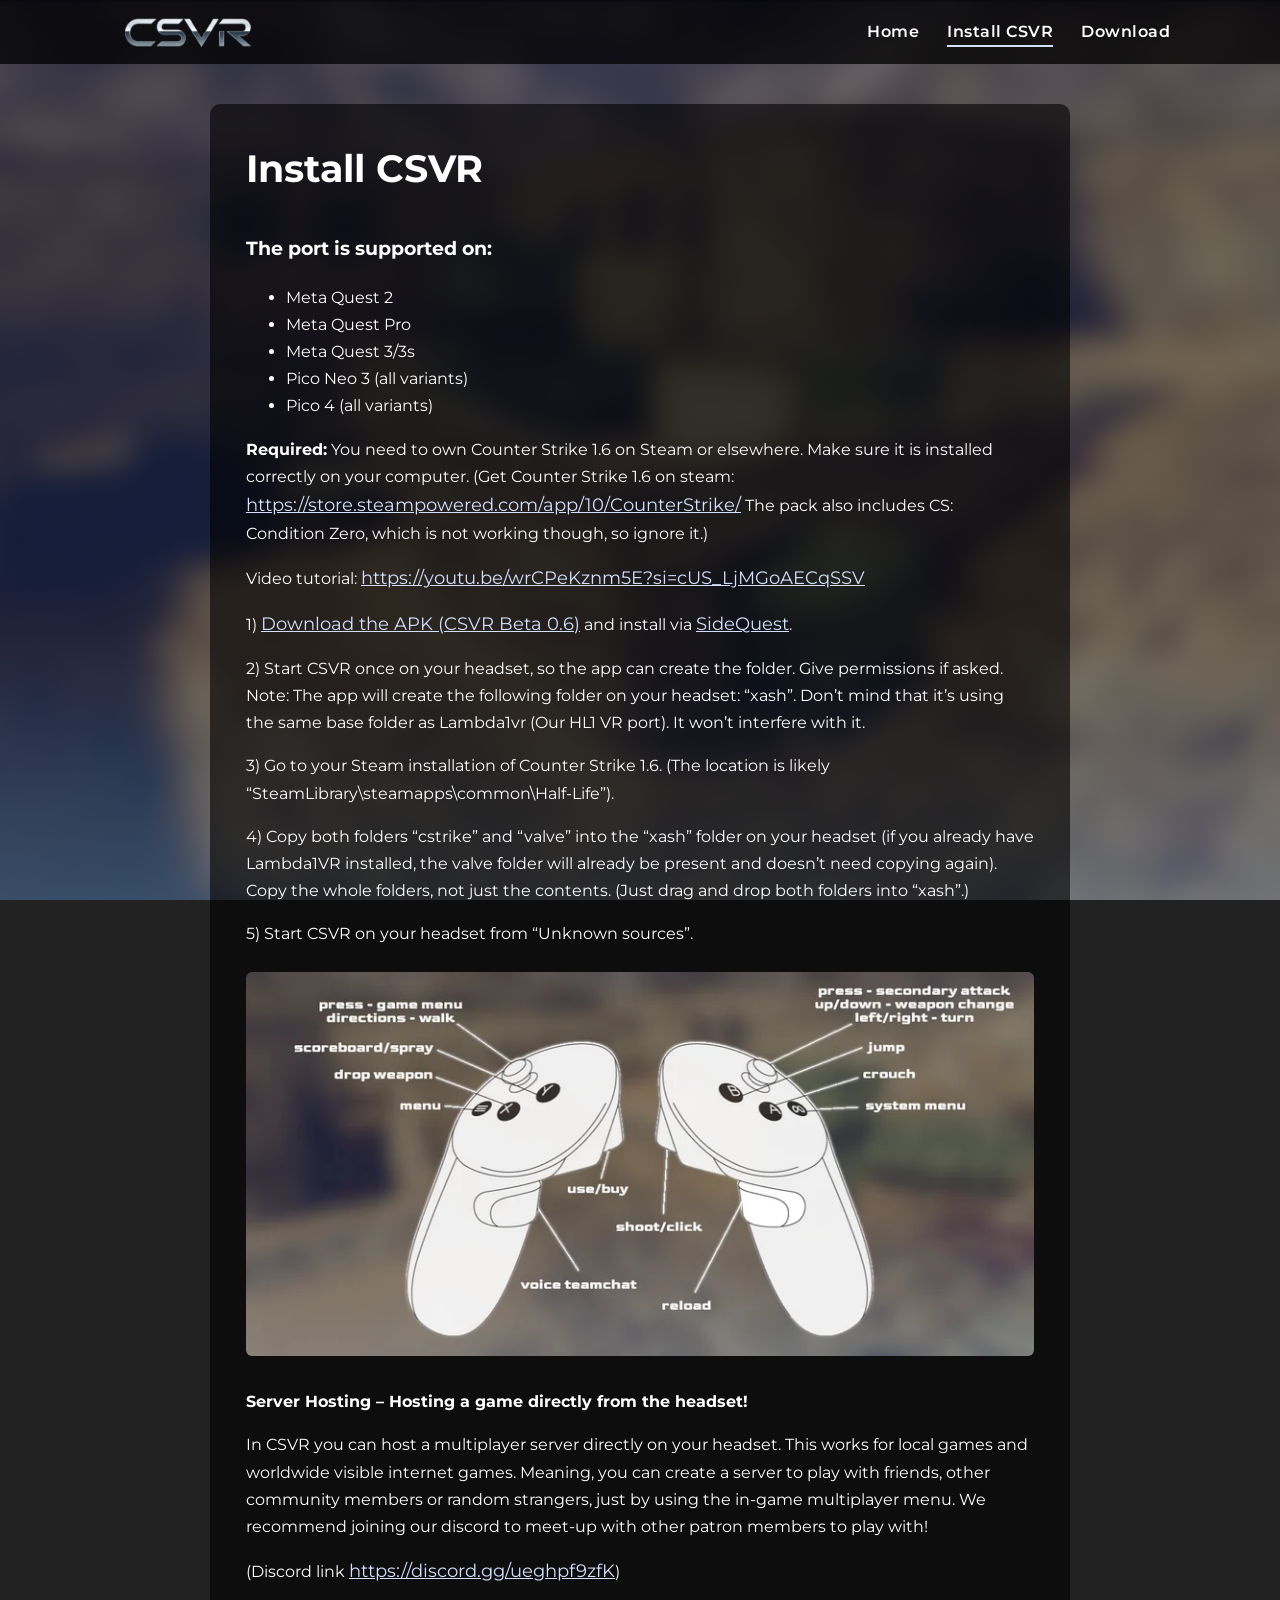
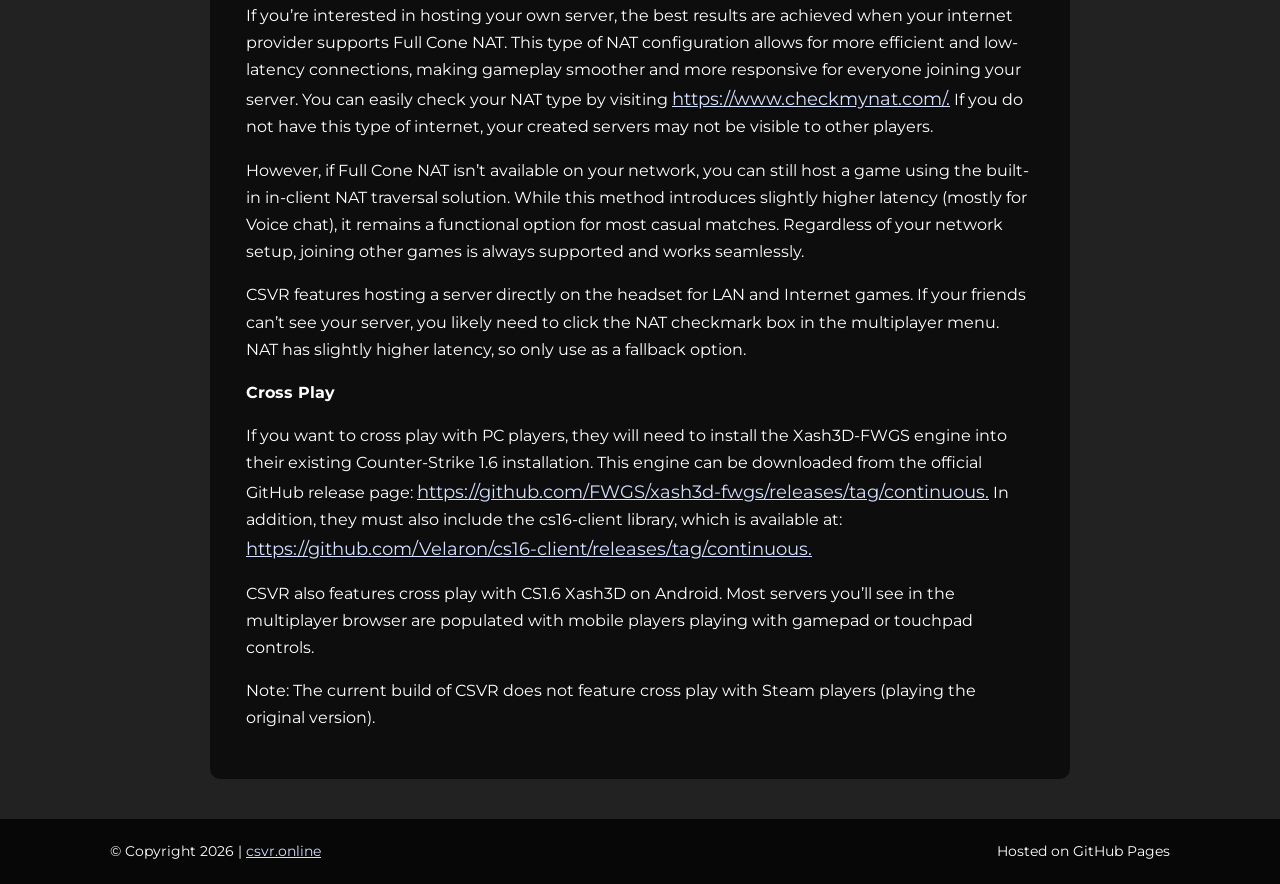
==== install-csvr/index.html @ 252f6a04 "Download: CSVR Beta 0.6 APK" ====
<!DOCTYPE html>
<html lang="en">
<head>
<meta charset="utf-8">
<meta name="viewport" content="width=device-width, initial-scale=1">
<title>Install CSVR – csvr.online</title>
<meta name="description" content="CSVR – the unofficial Counter Strike 1.6 VR port by Team Beef for Quest and Pico standalone headsets.">
<link rel="icon" href="../assets/favicon-32.webp" sizes="32x32">
<link rel="icon" href="../assets/icon-192.webp" sizes="192x192">
<link rel="apple-touch-icon" href="../assets/apple-touch-icon.webp">
<link rel="stylesheet" href="../assets/style.css">
<script src="../assets/main.js" defer></script>
</head>
<body id="top">
<a class="skip-link" href="#main-content">Skip to content</a>
<header class="header">
  <div class="header__inner">
    <a class="header__logo" href="../"><img src="../assets/logo.webp" alt="csvr.online" width="160" height="40"></a>
    <nav id="header-menu" class="header__menu"><ul><li><a href=".././">Home</a></li><li><a href="../install-csvr/" aria-current="page">Install CSVR</a></li><li><a href="../#download">Download</a></li></ul></nav>
    <button class="header__hamburger" aria-label="Menu" aria-controls="header-menu" aria-expanded="false"><span></span><span></span><span></span></button>
  </div>
</header>
<main id="main-content">
  <article class="article">
<h1>Install CSVR</h1>
<h3><strong>The port is supported on:</strong></h3>
<ul>
<li>Meta Quest 2</li>
<li>Meta Quest Pro</li>
<li>Meta Quest 3/3s</li>
<li>Pico Neo 3 (all variants)</li>
<li>Pico 4 (all variants)</li>
</ul>
<p><strong>Required:</strong> You need to own Counter Strike 1.6 on Steam or elsewhere. Make sure it is installed correctly on your computer. (Get Counter Strike 1.6 on steam: <a href="https://store.steampowered.com/app/10/CounterStrike/" target="_blank" rel="noreferrer noopener">https://store.steampowered.com/app/10/CounterStrike/</a> The pack also includes CS: Condition Zero, which is not working though, so ignore it.)</p>
<p>Video tutorial:&nbsp;<a href="https://youtu.be/wrCPeKznm5E?si=cUS_LjMGoAECqSSV" data-type="link" data-id="https://youtu.be/wrCPeKznm5E?si=cUS_LjMGoAECqSSV" target="_blank" rel="noreferrer noopener">https://youtu.be/wrCPeKznm5E?si=cUS_LjMGoAECqSSV</a></p>
<p>1) <a href="https://www.csvr.online/downloads/CSVR-Beta0.6.apk" download>Download the APK (CSVR Beta 0.6)</a> and install via <a href="https://sidequestvr.com/app/45868" target="_blank" rel="noreferrer noopener">SideQuest</a>.</p>
<p>2) Start CSVR once on your headset, so the app can create the folder. Give permissions if asked. Note: The app will create the following folder on your headset: “xash”. Don’t mind that it’s using the same base folder as Lambda1vr (Our HL1 VR port). It won’t interfere with it.</p>
<p>3) Go to your Steam installation of Counter Strike 1.6. (The location is likely “SteamLibrary\steamapps\common\Half-Life”).</p>
<p>4) Copy both folders “cstrike” and “valve” into the “xash” folder on your headset (if you already have Lambda1VR installed, the valve folder will already be present and doesn’t need copying again). Copy the whole folders, not just the contents. (Just drag and drop both folders into “xash”.)</p>
<p>5) Start CSVR on your headset from “Unknown sources”.</p>
<figure><img src="../assets/control_scheme.webp" alt="CSVR controller scheme" width="820" height="400" loading="lazy"></figure>
<p><strong>Server Hosting – Hosting a game directly from the headset!</strong></p>
<p>In CSVR you can host a multiplayer server directly on your headset. This works for local games and worldwide visible internet games. Meaning, you can create a server to play with friends, other community members or random strangers, just by using the in-game multiplayer menu. We recommend joining our discord to meet-up with other patron members to play with!</p>
<p>(Discord link <a href="https://discord.gg/ueghpf9zfK" target="_blank" rel="noreferrer noopener">https://discord.gg/ueghpf9zfK</a>)</p>
<p>If you’re interested in hosting your own server, the best results are achieved when your internet provider supports Full Cone NAT. This type of NAT configuration allows for more efficient and low-latency connections, making gameplay smoother and more responsive for everyone joining your server. You can easily check your NAT type by visiting <a href="https://www.checkmynat.com/" target="_blank" rel="noreferrer noopener">https://www.checkmynat.com/.</a> If you do not have this type of internet, your created servers may not be visible to other players.</p>
<p>However, if Full Cone NAT isn’t available on your network, you can still host a game using the built-in in-client NAT traversal solution. While this method introduces slightly higher latency (mostly for Voice chat), it remains a functional option for most casual matches. Regardless of your network setup, joining other games is always supported and works seamlessly.</p>
<p>CSVR features hosting a server directly on the headset for LAN and Internet games. If your friends can’t see your server, you likely need to click the NAT checkmark box in the multiplayer menu. NAT has slightly higher latency, so only use as a fallback option.</p>
<p><strong>Cross Play</strong></p>
<p>If you want to cross play with PC players, they will need to install the Xash3D-FWGS engine into their existing Counter-Strike 1.6 installation. This engine can be downloaded from the official GitHub release page: <a href="https://github.com/FWGS/xash3d-fwgs/releases/tag/continuous" target="_blank" rel="noreferrer noopener">https://github.com/FWGS/xash3d-fwgs/releases/tag/continuous.</a> In addition, they must also include the cs16-client library, which is available at: <a href="https://github.com/Velaron/cs16-client/releases/tag/continuous" target="_blank" rel="noreferrer noopener">https://github.com/Velaron/cs16-client/releases/tag/continuous.</a></p>
<p>CSVR also features cross play with CS1.6 Xash3D on Android. Most servers you’ll see in the multiplayer browser are populated with mobile players playing with gamepad or touchpad controls.</p>
<p>Note: The current build of CSVR does not feature cross play with Steam players (playing the original version).</p>
  </article>
</main>
<footer class="footer">
  <div class="footer__inner">
    <p>© Copyright 2026 | <a href="../">csvr.online</a></p>
    <p>Hosted on GitHub Pages</p>
  </div>
</footer>
<a class="scroll-top" href="#top" aria-label="Scroll to top">&#8679;</a>
</body>
</html>
---- assets/style.css ----
@import url("https://fonts.googleapis.com/css2?family=Montserrat:wght@400;600;700&display=swap");

*, *::before, *::after { box-sizing: border-box; }

html { scroll-behavior: smooth; }

body {
  margin: 0;
  font-family: Montserrat, sans-serif;
  font-size: 16px;
  line-height: 1.7;
  color: #fff;
  background: #222 url("background.png") center top / cover fixed no-repeat;
  min-height: 100vh;
  display: flex;
  flex-direction: column;
}

a { color: #d3e0ff; }
a:hover { color: #fff; }

.skip-link { position: absolute; left: -9999px; }
.skip-link:focus { left: 1rem; top: 1rem; background: #000; padding: .5rem 1rem; z-index: 100; }

/* Header */
.header {
  position: sticky; top: 0; z-index: 50;
  background: rgba(0, 0, 0, .75);
  backdrop-filter: blur(6px);
}
.header__inner {
  max-width: 1100px; margin: 0 auto; padding: .75rem 1.25rem;
  display: flex; align-items: center; justify-content: space-between;
}
.header__logo img { height: 40px; width: auto; display: block; }
.header__menu ul { list-style: none; display: flex; gap: 1.75rem; margin: 0; padding: 0; }
.header__menu a {
  color: #fff; text-decoration: none; font-weight: 600; letter-spacing: .03em;
  padding-bottom: 4px; border-bottom: 2px solid transparent;
}
.header__menu a:hover, .header__menu a[aria-current="page"] { border-bottom-color: #d3e0ff; }

.header__hamburger {
  display: none; background: none; border: 0; cursor: pointer; padding: 6px;
}
.header__hamburger span { display: block; width: 26px; height: 3px; margin: 5px 0; background: #fff; border-radius: 2px; }

@media (max-width: 700px) {
  .header__hamburger { display: block; }
  .header__menu { display: none; position: absolute; top: 100%; left: 0; right: 0; background: rgba(0,0,0,.92); }
  .header__menu.open { display: block; }
  .header__menu ul { flex-direction: column; gap: 0; padding: .5rem 1.25rem 1rem; }
  .header__menu li { padding: .6rem 0; }
}

/* Content */
main {
  flex: 1;
  width: 100%; max-width: 900px; margin: 2.5rem auto; padding: 0 1.25rem;
}
.article {
  background: rgba(0, 0, 0, .6);
  border-radius: 10px;
  padding: 2rem 2.25rem;
  animation: fadeUp .6s ease-out both;
}
.article h1 { font-size: 2.4rem; margin-top: 0; }
.article h2 { font-size: 2rem; line-height: 1.3; }
.article h2:first-child { margin-top: 0; }
.article p a, .article li a { font-size: 1.1em; word-break: break-word; }
.article img { max-width: 100%; height: auto; border-radius: 6px; }
.article figure { margin: 1.5rem 0; }

.video {
  position: relative; width: 100%; aspect-ratio: 16 / 9; margin: 1.5rem 0;
}
.video iframe { position: absolute; inset: 0; width: 100%; height: 100%; border: 0; border-radius: 6px; }

@media (max-width: 600px) {
  .article { padding: 1.25rem; }
  .article h1 { font-size: 1.8rem; }
  .article h2 { font-size: 1.5rem; }
}

/* Footer */
.footer {
  background: rgba(0, 0, 0, .8);
  font-size: .9rem;
}
.footer__inner {
  max-width: 1100px; margin: 0 auto; padding: 1.25rem;
  display: flex; flex-wrap: wrap; justify-content: space-between; gap: .5rem;
}
.footer p { margin: 0; }

.scroll-top {
  position: fixed; right: 1.25rem; bottom: 1.25rem;
  width: 44px; height: 44px; border-radius: 50%;
  background: rgba(0,0,0,.7); color: #fff; text-decoration: none;
  display: flex; align-items: center; justify-content: center;
  font-size: 1.3rem; opacity: 0; pointer-events: none; transition: opacity .3s;
}
.scroll-top.show { opacity: 1; pointer-events: auto; }

@keyframes fadeUp { from { opacity: 0; transform: translateY(20px); } to { opacity: 1; transform: none; } }

/* Download section */
.download {
  margin: 2rem 0; padding: 1.5rem 1.75rem;
  border: 1px solid rgba(211, 224, 255, .35); border-radius: 10px;
  background: rgba(211, 224, 255, .06);
}
.download h2 { margin-top: 0; }
.btn {
  display: inline-block; padding: .8rem 1.5rem; border-radius: 6px;
  background: #d3e0ff; color: #111 !important; font-weight: 700; text-decoration: none;
  transition: transform .15s, background .15s;
}
.btn:hover { background: #fff; transform: translateY(-2px); }
.small { font-size: .9rem; opacity: .85; }
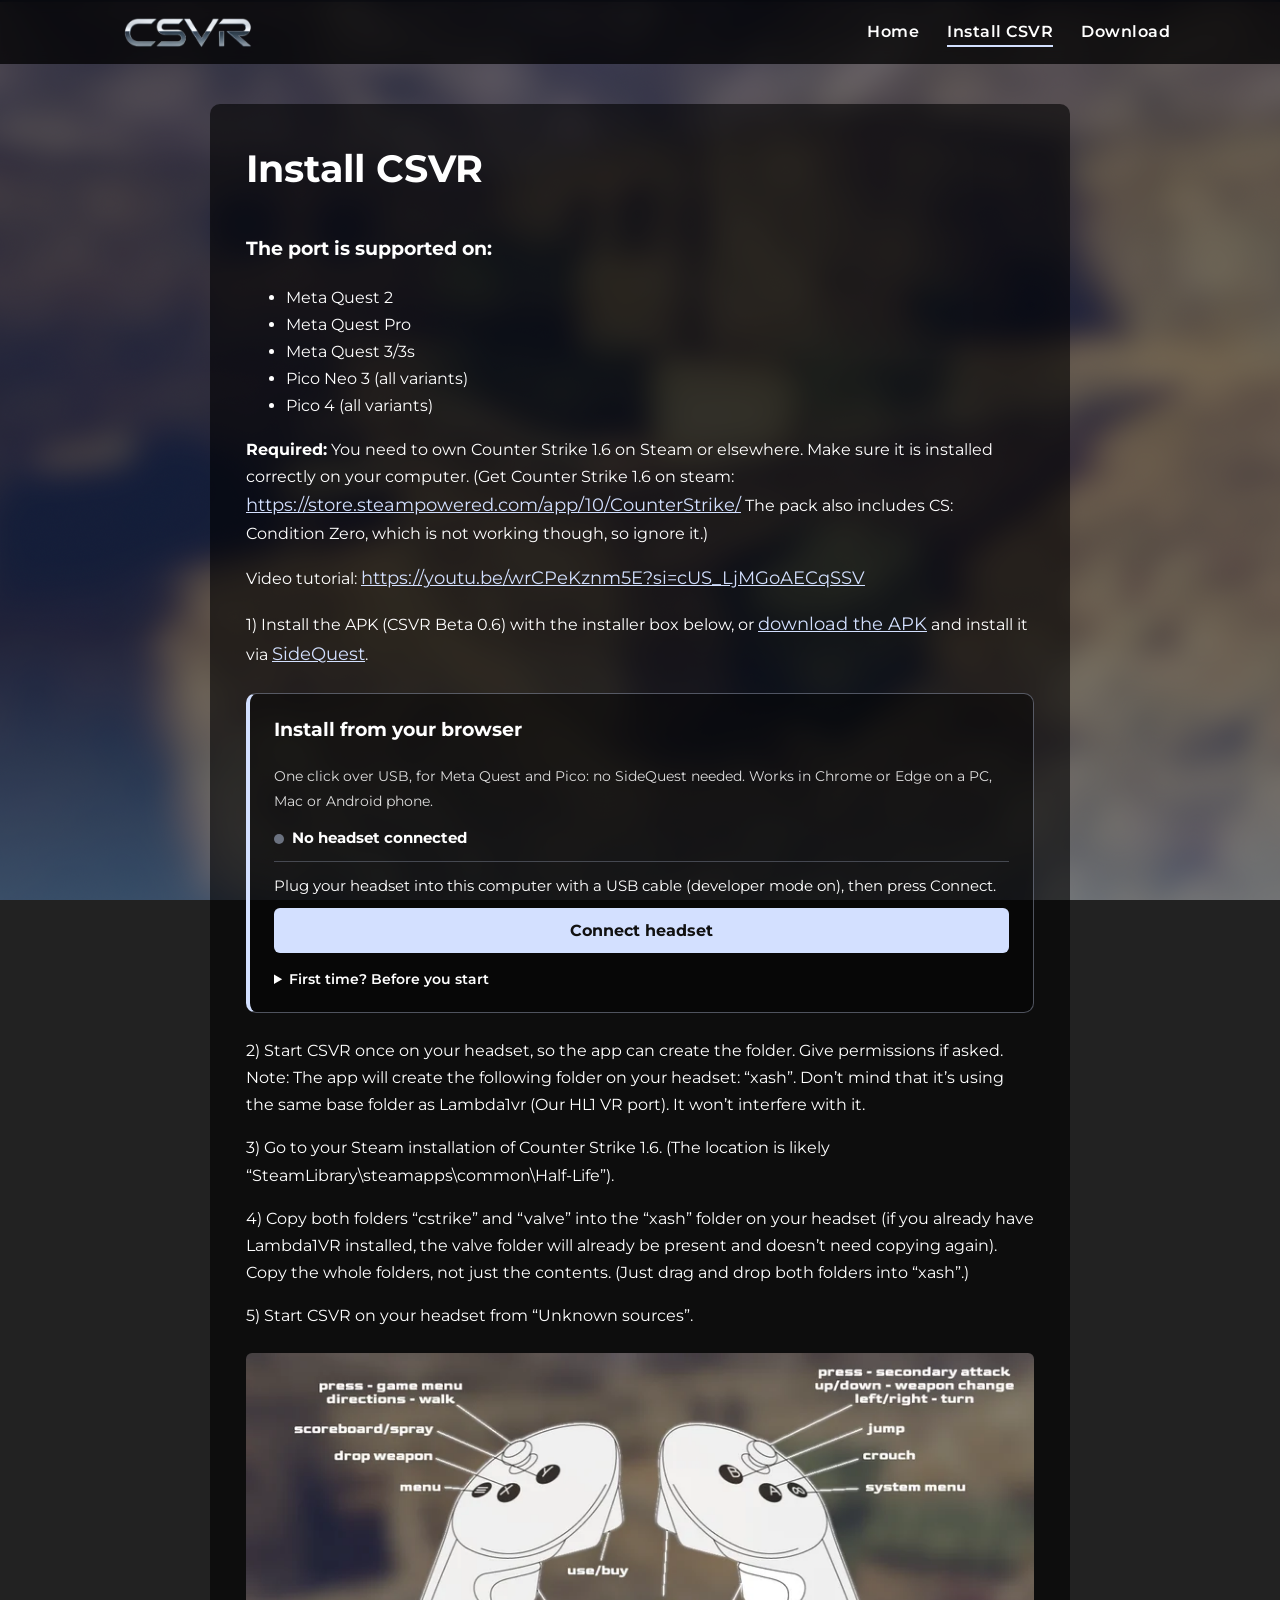
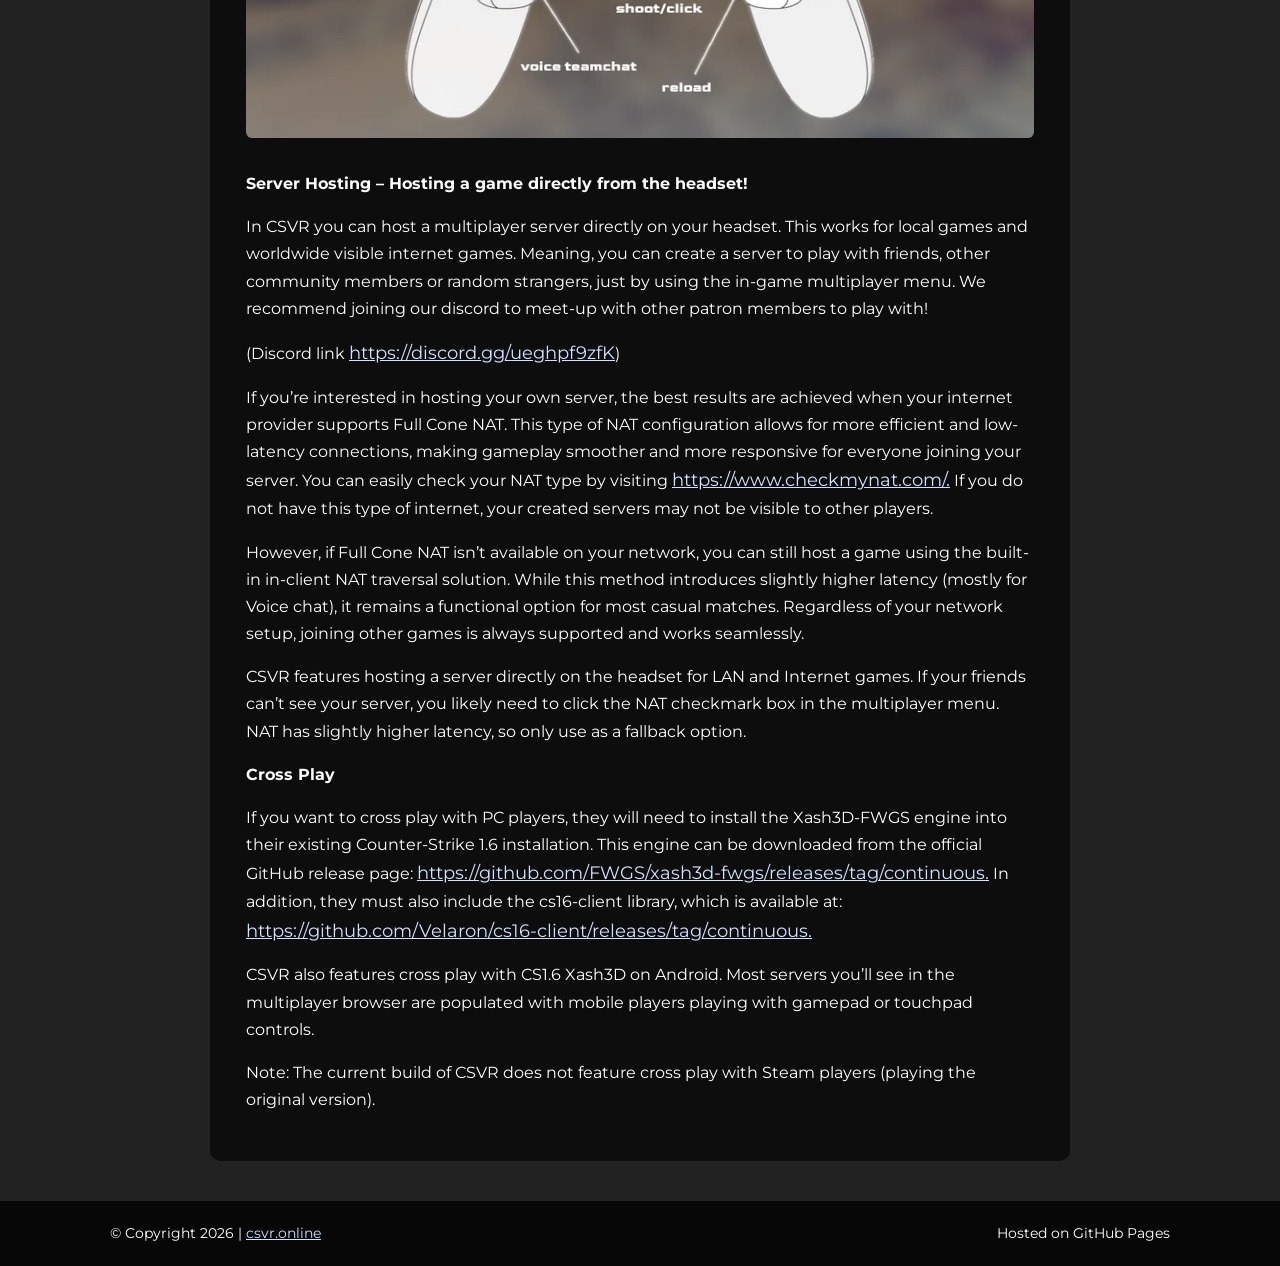
==== commit 5478ccd3: "Add browser installer box (one-click USB install for Quest and Pico)" ====
--- a/install-csvr/index.html
+++ b/install-csvr/index.html
@@ -33,7 +33,23 @@
 </ul>
 <p><strong>Required:</strong> You need to own Counter Strike 1.6 on Steam or elsewhere. Make sure it is installed correctly on your computer. (Get Counter Strike 1.6 on steam: <a href="https://store.steampowered.com/app/10/CounterStrike/" target="_blank" rel="noreferrer noopener">https://store.steampowered.com/app/10/CounterStrike/</a> The pack also includes CS: Condition Zero, which is not working though, so ignore it.)</p>
 <p>Video tutorial:&nbsp;<a href="https://youtu.be/wrCPeKznm5E?si=cUS_LjMGoAECqSSV" data-type="link" data-id="https://youtu.be/wrCPeKznm5E?si=cUS_LjMGoAECqSSV" target="_blank" rel="noreferrer noopener">https://youtu.be/wrCPeKznm5E?si=cUS_LjMGoAECqSSV</a></p>
-<p>1) <a href="https://www.csvr.online/downloads/CSVR-Beta0.6.apk" download>Download the APK (CSVR Beta 0.6)</a> and install via <a href="https://sidequestvr.com/app/45868" target="_blank" rel="noreferrer noopener">SideQuest</a>.</p>
+<p>1) Install the APK (CSVR Beta 0.6) with the installer box below, or <a href="https://github.com/SgtBilko76/csvr-site/releases/download/beta-0.6/CSVR-Beta0.6.apk" download>download the APK</a> and install it via <a href="https://sidequestvr.com/app/45868" target="_blank" rel="noreferrer noopener">SideQuest</a>.</p>
+<div class="install-card" id="install">
+<h3>Install from your browser</h3>
+<p class="inst-small">One click over USB, for Meta Quest and Pico: no SideQuest needed. Works in Chrome or Edge on a PC, Mac or Android phone.</p>
+<div class="installer" data-config="{&quot;relay&quot;: &quot;https://portroyale-apk-relay.portroyale.workers.dev&quot;, &quot;game&quot;: &quot;CSVR&quot;, &quot;assets&quot;: [{&quot;name&quot;: &quot;CSVR-Beta0.6.apk&quot;, &quot;url&quot;: &quot;https://github.com/SgtBilko76/csvr-site/releases/download/beta-0.6/CSVR-Beta0.6.apk&quot;, &quot;size&quot;: 73839883}]}"><p class="inst-msg">The installer needs JavaScript. Use the download button instead.</p></div>
+<details class="inst-help">
+<summary>First time? Before you start</summary>
+<ol>
+<li>Turn on developer mode. <strong>Quest:</strong> Meta Horizon app on your phone → Devices → your headset → Headset settings → Developer mode. <strong>Pico:</strong> Settings → General → About → tap <em>Software version</em> 7 times, then Settings → Developer → turn on USB debugging.</li>
+<li>Connect the headset to this computer with a USB cable that carries data (not a charge-only cable).</li>
+<li>Close SideQuest and Meta Quest Developer Hub. If you use adb, run <code>adb kill-server</code> first: only one program can talk to the headset at a time.</li>
+<li>Windows: if the headset doesn't show up in the list, install the <a href="https://developers.meta.com/horizon/downloads/package/oculus-adb-drivers/" target="_blank" rel="noreferrer noopener">Meta Quest ADB driver</a>.</li>
+<li>After pressing Connect, put on the headset and allow USB debugging for this computer.</li>
+</ol>
+</details>
+</div>
+<script type="module" src="../assets/installer.js"></script>
 <p>2) Start CSVR once on your headset, so the app can create the folder. Give permissions if asked. Note: The app will create the following folder on your headset: “xash”. Don’t mind that it’s using the same base folder as Lambda1vr (Our HL1 VR port). It won’t interfere with it.</p>
 <p>3) Go to your Steam installation of Counter Strike 1.6. (The location is likely “SteamLibrary\steamapps\common\Half-Life”).</p>
 <p>4) Copy both folders “cstrike” and “valve” into the “xash” folder on your headset (if you already have Lambda1VR installed, the valve folder will already be present and doesn’t need copying again). Copy the whole folders, not just the contents. (Just drag and drop both folders into “xash”.)</p>
--- a/assets/style.css
+++ b/assets/style.css
@@ -118,3 +118,29 @@
 }
 .btn:hover { background: #fff; transform: translateY(-2px); }
 .small { font-size: .9rem; opacity: .85; }
+
+/* Browser installer (assets/installer.js, shared with portroyale.online) */
+.install-card { margin: 1.5rem 0; padding: 1.25rem 1.5rem; border: 1px solid rgba(211, 224, 255, .35); border-left: 4px solid #d3e0ff; border-radius: 10px; background: rgba(0, 0, 0, .45); }
+.install-card h3 { margin-top: 0; }
+.inst-small { font-size: .9rem; opacity: .85; margin: 0 0 .8rem; }
+.inst-status { display: flex; align-items: center; gap: .55em; font-weight: 700; font-size: .92rem; padding-bottom: .6rem; margin-bottom: .75rem; border-bottom: 1px solid rgba(211, 224, 255, .25); }
+.inst-dot { width: 10px; height: 10px; border-radius: 50%; background: #6b7280; flex: none; }
+.inst-dot.on { background: #34d399; box-shadow: 0 0 8px #34d399; }
+.inst-body { display: flex; flex-direction: column; gap: .6rem; }
+.inst-body [hidden] { display: none !important; }
+.inst-body .btn { font-family: inherit; font-size: 1rem; border: 0; cursor: pointer; text-align: center; }
+.inst-body .btn-block { display: block; width: 100%; }
+.inst-body .btn-ghost { background: transparent; color: #d3e0ff !important; border: 2px solid #d3e0ff; padding: .45rem 1rem; align-self: flex-start; }
+.inst-body .btn:disabled { opacity: .55; cursor: progress; transform: none; }
+.inst-msg { margin: 0; font-size: .92rem; }
+.inst-ok { color: #6ee7b7; }
+.inst-warn { color: #fbbf24; }
+.inst-err { color: #fca5a5; }
+.inst-bar { height: 8px; background: rgba(255, 255, 255, .12); border-radius: 999px; overflow: hidden; }
+.inst-bar-fill { height: 100%; width: 0; background: #d3e0ff; transition: width .2s; }
+.inst-row { display: flex; align-items: center; gap: .6rem; font-size: .9rem; font-weight: 600; }
+.inst-select { flex: 1; min-width: 0; font: inherit; padding: .4rem; }
+.inst-link { background: none; border: 0; padding: 0; color: #d3e0ff; font: inherit; cursor: pointer; text-decoration: underline; }
+.inst-help { margin-top: .9rem; font-size: .9rem; }
+.inst-help summary { cursor: pointer; font-weight: 600; }
+.inst-help ol { padding-left: 1.3em; margin: .5rem 0 0; }
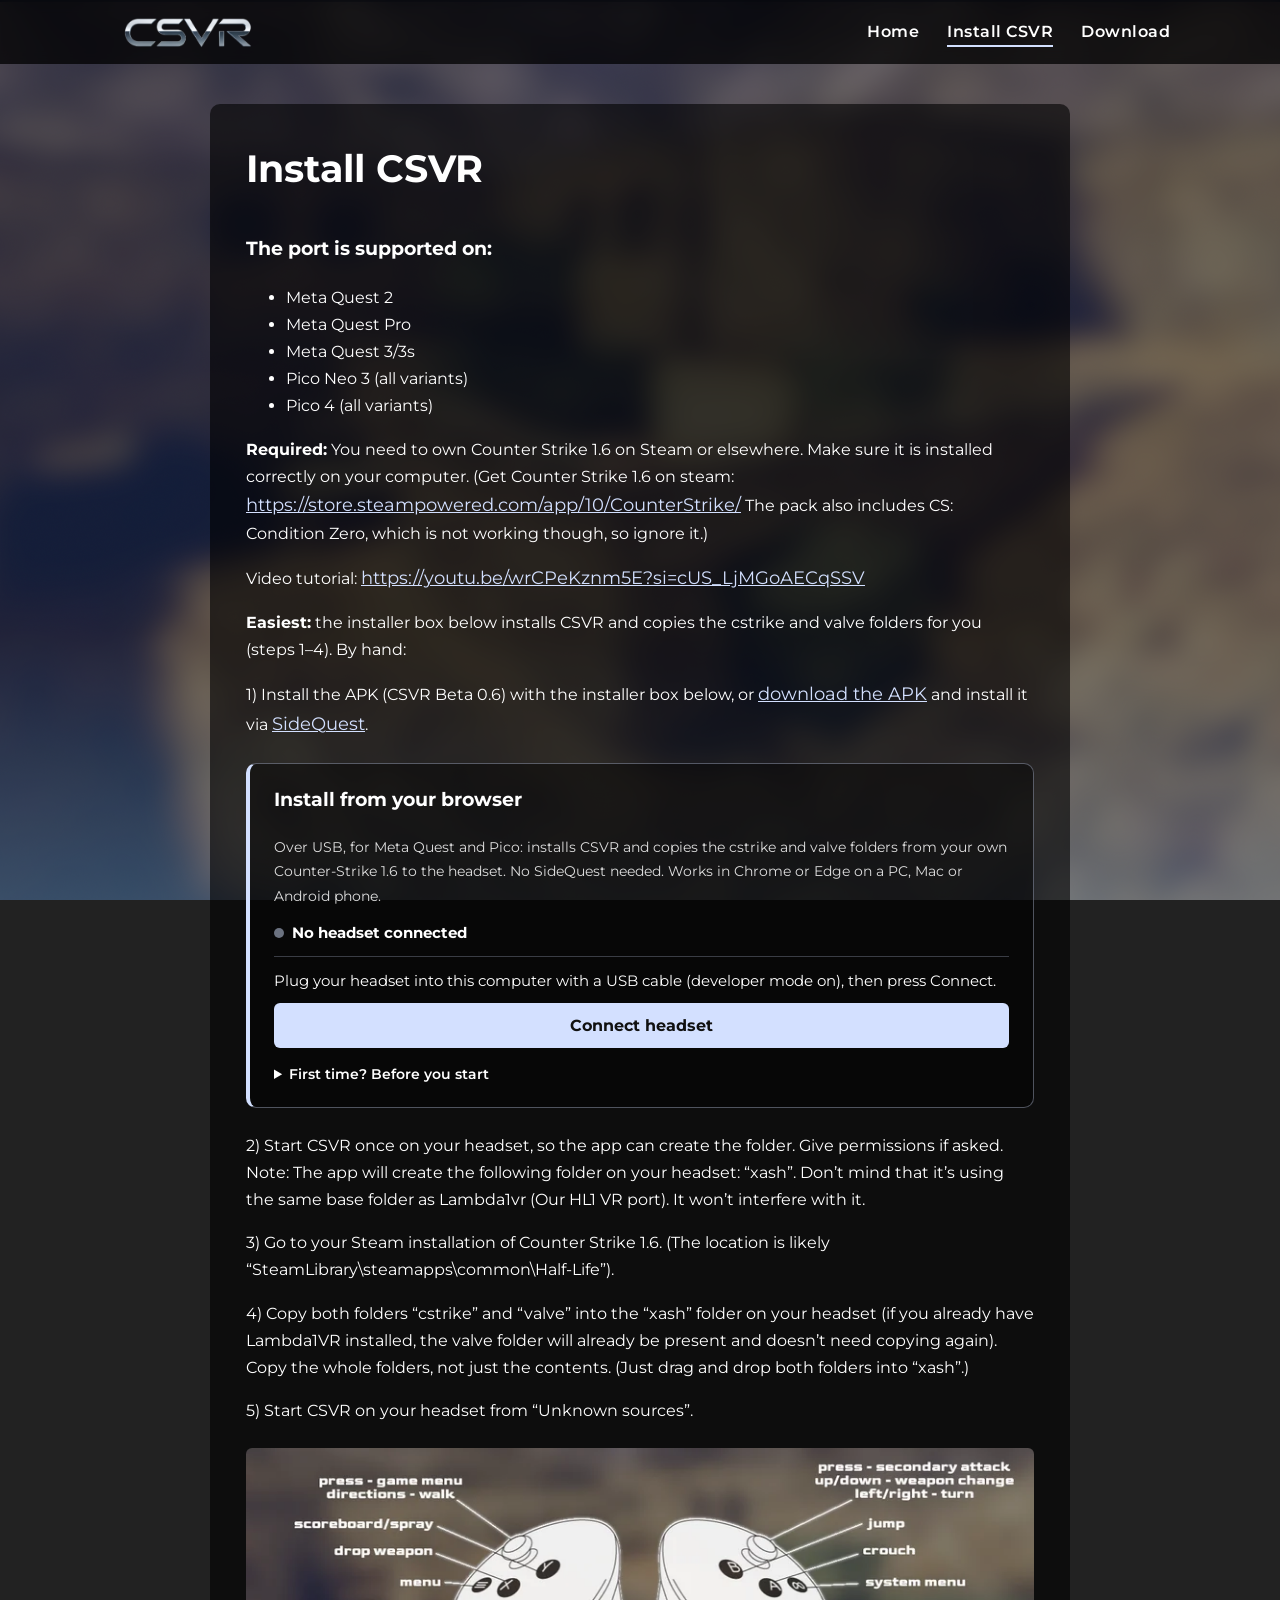
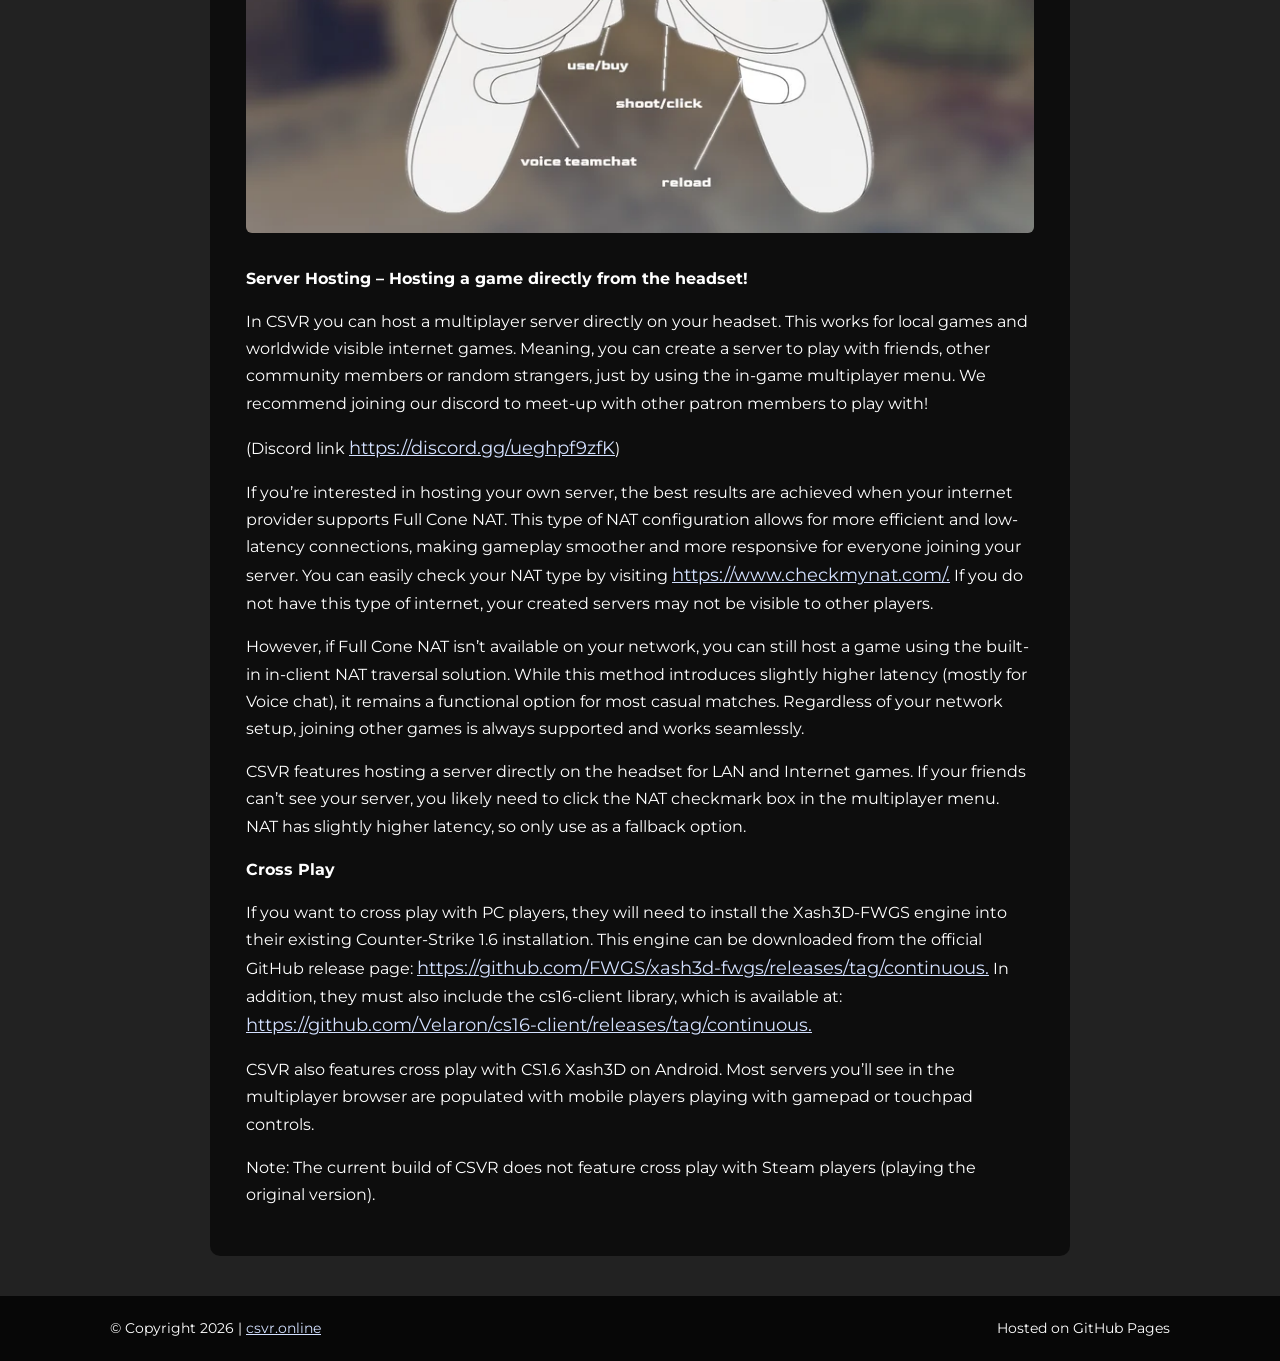
==== commit 9acd7fda: "Installer: copy cstrike and valve game folders to the headset" ====
--- a/install-csvr/index.html
+++ b/install-csvr/index.html
@@ -33,11 +33,12 @@
 </ul>
 <p><strong>Required:</strong> You need to own Counter Strike 1.6 on Steam or elsewhere. Make sure it is installed correctly on your computer. (Get Counter Strike 1.6 on steam: <a href="https://store.steampowered.com/app/10/CounterStrike/" target="_blank" rel="noreferrer noopener">https://store.steampowered.com/app/10/CounterStrike/</a> The pack also includes CS: Condition Zero, which is not working though, so ignore it.)</p>
 <p>Video tutorial:&nbsp;<a href="https://youtu.be/wrCPeKznm5E?si=cUS_LjMGoAECqSSV" data-type="link" data-id="https://youtu.be/wrCPeKznm5E?si=cUS_LjMGoAECqSSV" target="_blank" rel="noreferrer noopener">https://youtu.be/wrCPeKznm5E?si=cUS_LjMGoAECqSSV</a></p>
+<p><strong>Easiest:</strong> the installer box below installs CSVR and copies the cstrike and valve folders for you (steps 1–4). By hand:</p>
 <p>1) Install the APK (CSVR Beta 0.6) with the installer box below, or <a href="https://github.com/SgtBilko76/csvr-site/releases/download/beta-0.6/CSVR-Beta0.6.apk" download>download the APK</a> and install it via <a href="https://sidequestvr.com/app/45868" target="_blank" rel="noreferrer noopener">SideQuest</a>.</p>
 <div class="install-card" id="install">
 <h3>Install from your browser</h3>
-<p class="inst-small">One click over USB, for Meta Quest and Pico: no SideQuest needed. Works in Chrome or Edge on a PC, Mac or Android phone.</p>
-<div class="installer" data-config="{&quot;relay&quot;: &quot;https://portroyale-apk-relay.portroyale.workers.dev&quot;, &quot;game&quot;: &quot;CSVR&quot;, &quot;assets&quot;: [{&quot;name&quot;: &quot;CSVR-Beta0.6.apk&quot;, &quot;url&quot;: &quot;https://github.com/SgtBilko76/csvr-site/releases/download/beta-0.6/CSVR-Beta0.6.apk&quot;, &quot;size&quot;: 73839883}]}"><p class="inst-msg">The installer needs JavaScript. Use the download button instead.</p></div>
+<p class="inst-small">Over USB, for Meta Quest and Pico: installs CSVR and copies the cstrike and valve folders from your own Counter-Strike 1.6 to the headset. No SideQuest needed. Works in Chrome or Edge on a PC, Mac or Android phone.</p>
+<div class="installer" data-config="{&quot;relay&quot;: &quot;https://portroyale-apk-relay.portroyale.workers.dev&quot;, &quot;game&quot;: &quot;CSVR&quot;, &quot;assets&quot;: [{&quot;name&quot;: &quot;CSVR-Beta0.6.apk&quot;, &quot;url&quot;: &quot;https://github.com/SgtBilko76/csvr-site/releases/download/beta-0.6/CSVR-Beta0.6.apk&quot;, &quot;size&quot;: 73839883}], &quot;data&quot;: [{&quot;label&quot;: &quot;Your Counter-Strike 1.6 files&quot;, &quot;kind&quot;: &quot;folder&quot;, &quot;target&quot;: &quot;/sdcard/xash&quot;, &quot;marker&quot;: &quot;cstrike/liblist.gam&quot;, &quot;include&quot;: [&quot;cstrike&quot;, &quot;valve&quot;], &quot;check&quot;: [&quot;cstrike/liblist.gam&quot;, &quot;valve/liblist.gam&quot;], &quot;hint&quot;: &quot;your Steam Half-Life folder (SteamLibrary\\steamapps\\common\\Half-Life, the one with the cstrike and valve folders); only cstrike and valve are copied&quot;}]}"><p class="inst-msg">The installer needs JavaScript. Use the download button instead.</p></div>
 <details class="inst-help">
 <summary>First time? Before you start</summary>
 <ol>
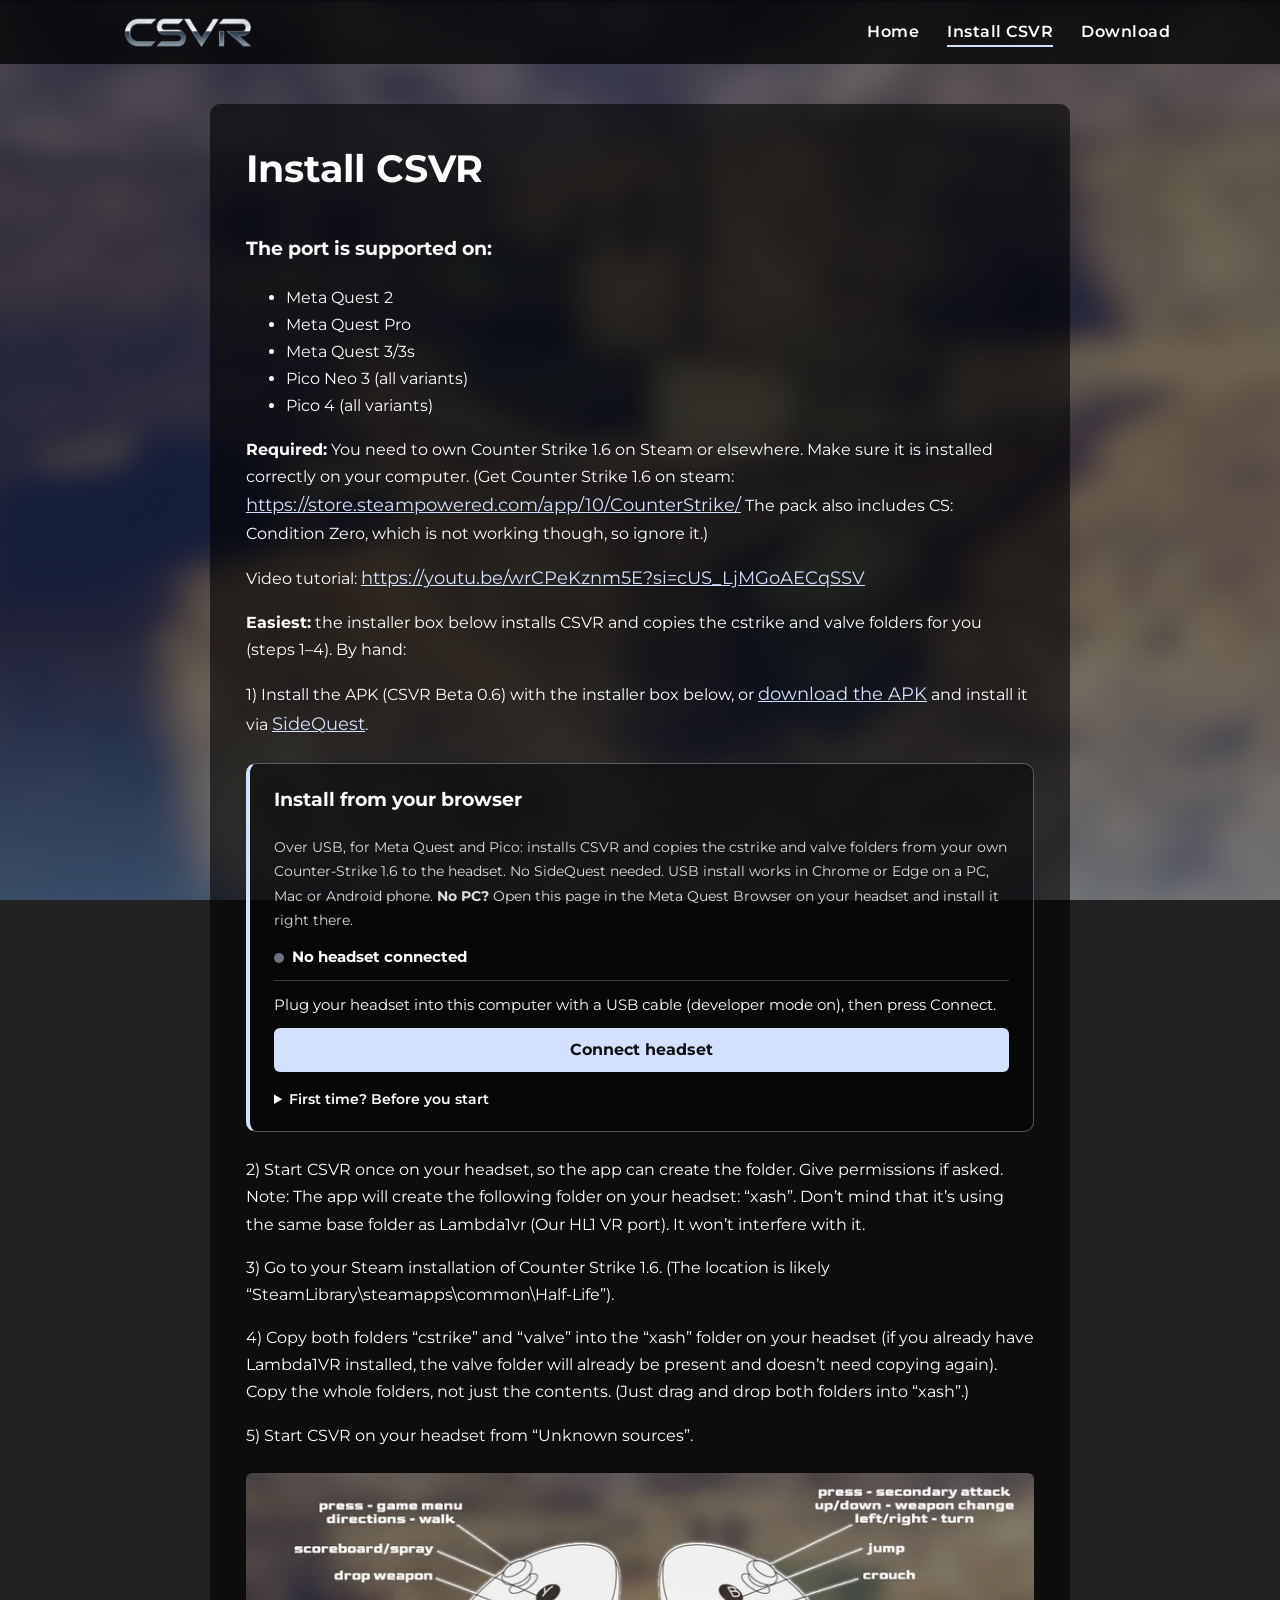
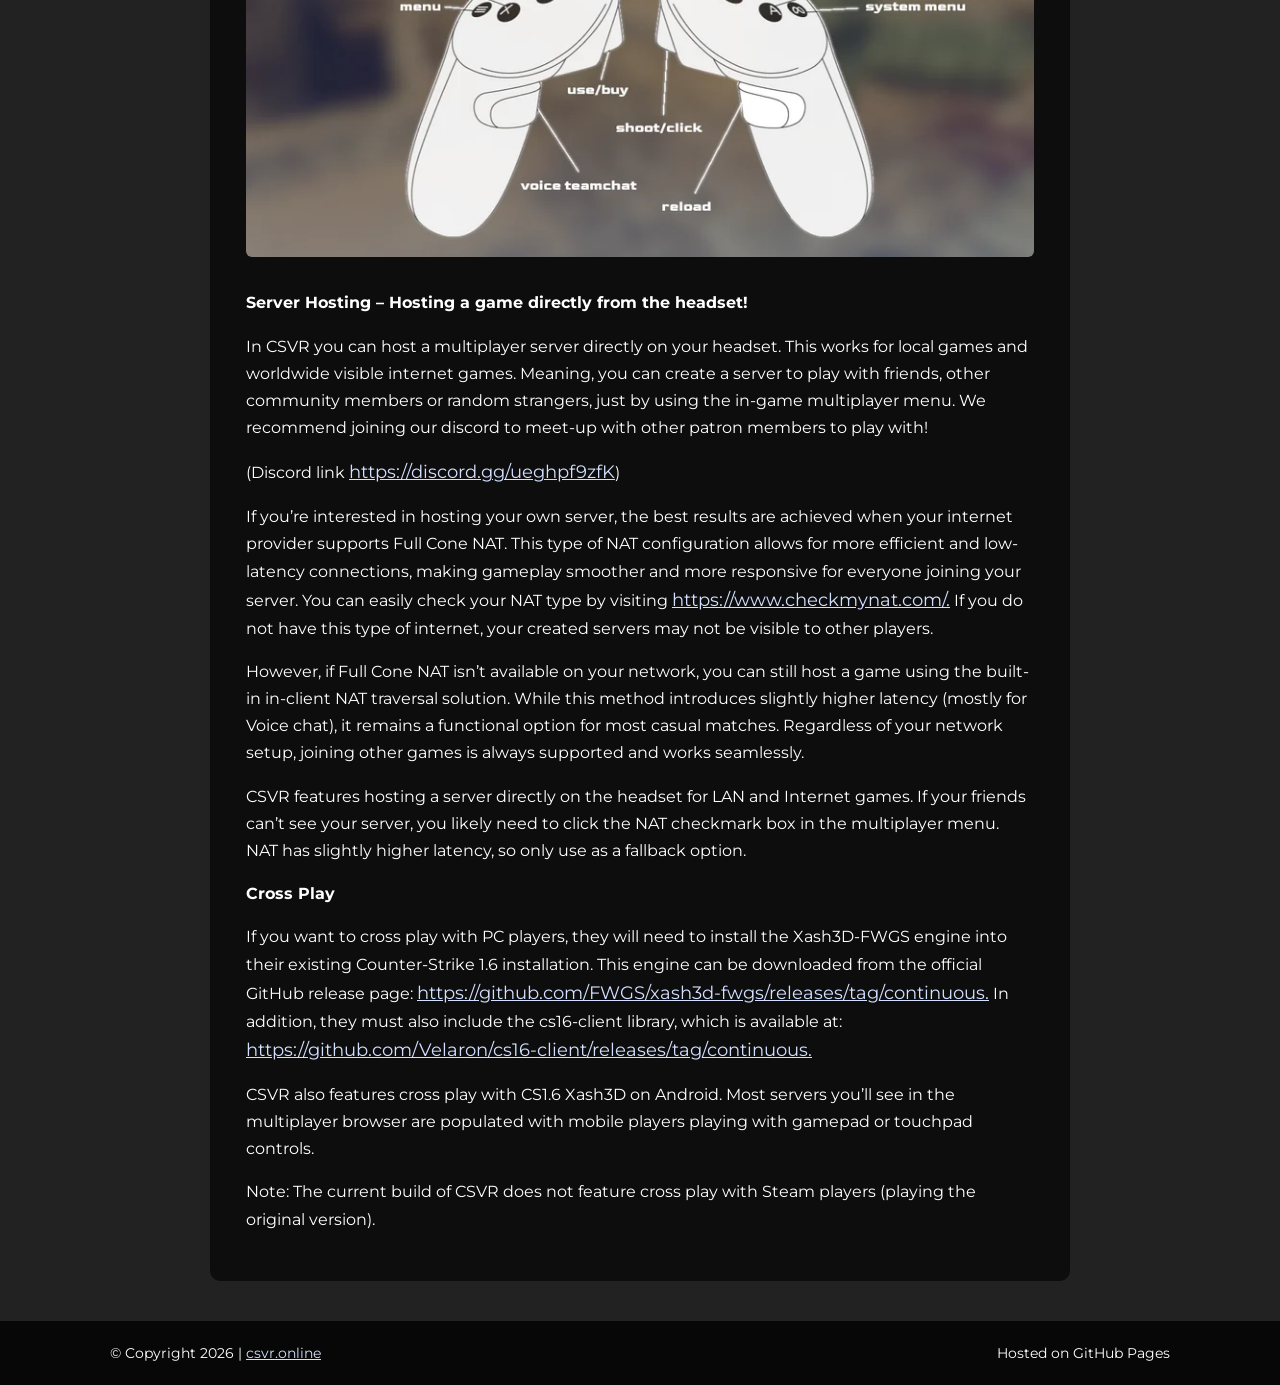
==== commit bdbc7b8d: "Installer: install directly in the Meta Quest Browser (no PC)" ====
--- a/install-csvr/index.html
+++ b/install-csvr/index.html
@@ -37,7 +37,7 @@
 <p>1) Install the APK (CSVR Beta 0.6) with the installer box below, or <a href="https://github.com/SgtBilko76/csvr-site/releases/download/beta-0.6/CSVR-Beta0.6.apk" download>download the APK</a> and install it via <a href="https://sidequestvr.com/app/45868" target="_blank" rel="noreferrer noopener">SideQuest</a>.</p>
 <div class="install-card" id="install">
 <h3>Install from your browser</h3>
-<p class="inst-small">Over USB, for Meta Quest and Pico: installs CSVR and copies the cstrike and valve folders from your own Counter-Strike 1.6 to the headset. No SideQuest needed. Works in Chrome or Edge on a PC, Mac or Android phone.</p>
+<p class="inst-small">Over USB, for Meta Quest and Pico: installs CSVR and copies the cstrike and valve folders from your own Counter-Strike 1.6 to the headset. No SideQuest needed. USB install works in Chrome or Edge on a PC, Mac or Android phone. <strong>No PC?</strong> Open this page in the Meta Quest Browser on your headset and install it right there.</p>
 <div class="installer" data-config="{&quot;relay&quot;: &quot;https://portroyale-apk-relay.portroyale.workers.dev&quot;, &quot;game&quot;: &quot;CSVR&quot;, &quot;assets&quot;: [{&quot;name&quot;: &quot;CSVR-Beta0.6.apk&quot;, &quot;url&quot;: &quot;https://github.com/SgtBilko76/csvr-site/releases/download/beta-0.6/CSVR-Beta0.6.apk&quot;, &quot;size&quot;: 73839883}], &quot;data&quot;: [{&quot;label&quot;: &quot;Your Counter-Strike 1.6 files&quot;, &quot;kind&quot;: &quot;folder&quot;, &quot;target&quot;: &quot;/sdcard/xash&quot;, &quot;marker&quot;: &quot;cstrike/liblist.gam&quot;, &quot;include&quot;: [&quot;cstrike&quot;, &quot;valve&quot;], &quot;check&quot;: [&quot;cstrike/liblist.gam&quot;, &quot;valve/liblist.gam&quot;], &quot;hint&quot;: &quot;your Steam Half-Life folder (SteamLibrary\\steamapps\\common\\Half-Life, the one with the cstrike and valve folders); only cstrike and valve are copied&quot;}]}"><p class="inst-msg">The installer needs JavaScript. Use the download button instead.</p></div>
 <details class="inst-help">
 <summary>First time? Before you start</summary>
@@ -50,7 +50,7 @@
 </ol>
 </details>
 </div>
-<script type="module" src="../assets/installer.js"></script>
+<script type="module" src="../assets/installer.js?v=7e5ff5f2"></script>
 <p>2) Start CSVR once on your headset, so the app can create the folder. Give permissions if asked. Note: The app will create the following folder on your headset: “xash”. Don’t mind that it’s using the same base folder as Lambda1vr (Our HL1 VR port). It won’t interfere with it.</p>
 <p>3) Go to your Steam installation of Counter Strike 1.6. (The location is likely “SteamLibrary\steamapps\common\Half-Life”).</p>
 <p>4) Copy both folders “cstrike” and “valve” into the “xash” folder on your headset (if you already have Lambda1VR installed, the valve folder will already be present and doesn’t need copying again). Copy the whole folders, not just the contents. (Just drag and drop both folders into “xash”.)</p>
--- a/assets/style.css
+++ b/assets/style.css
@@ -144,3 +144,5 @@
 .inst-help { margin-top: .9rem; font-size: .9rem; }
 .inst-help summary { cursor: pointer; font-weight: 600; }
 .inst-help ol { padding-left: 1.3em; margin: .5rem 0 0; }
+.inst-steps { padding-left: 1.3em; margin: 0; font-size: .92rem; }
+.inst-steps li { margin-bottom: .45em; }
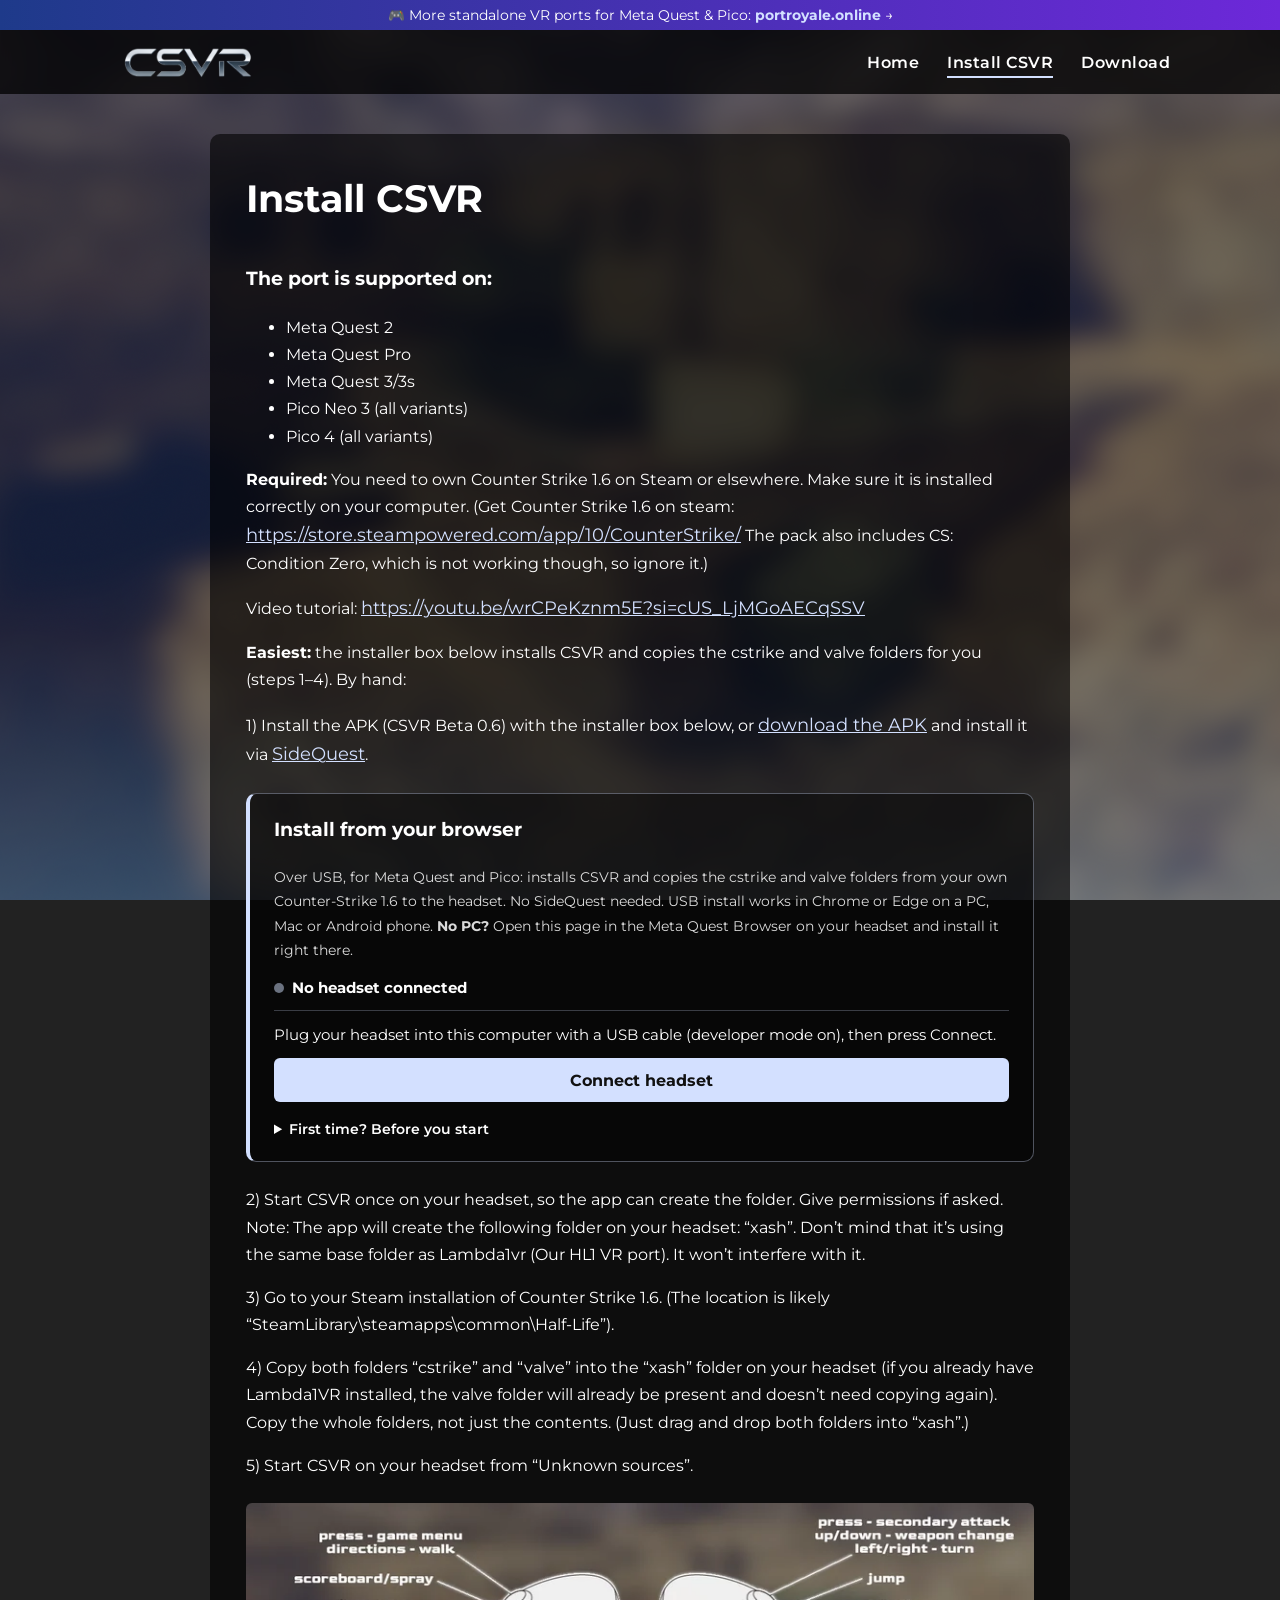
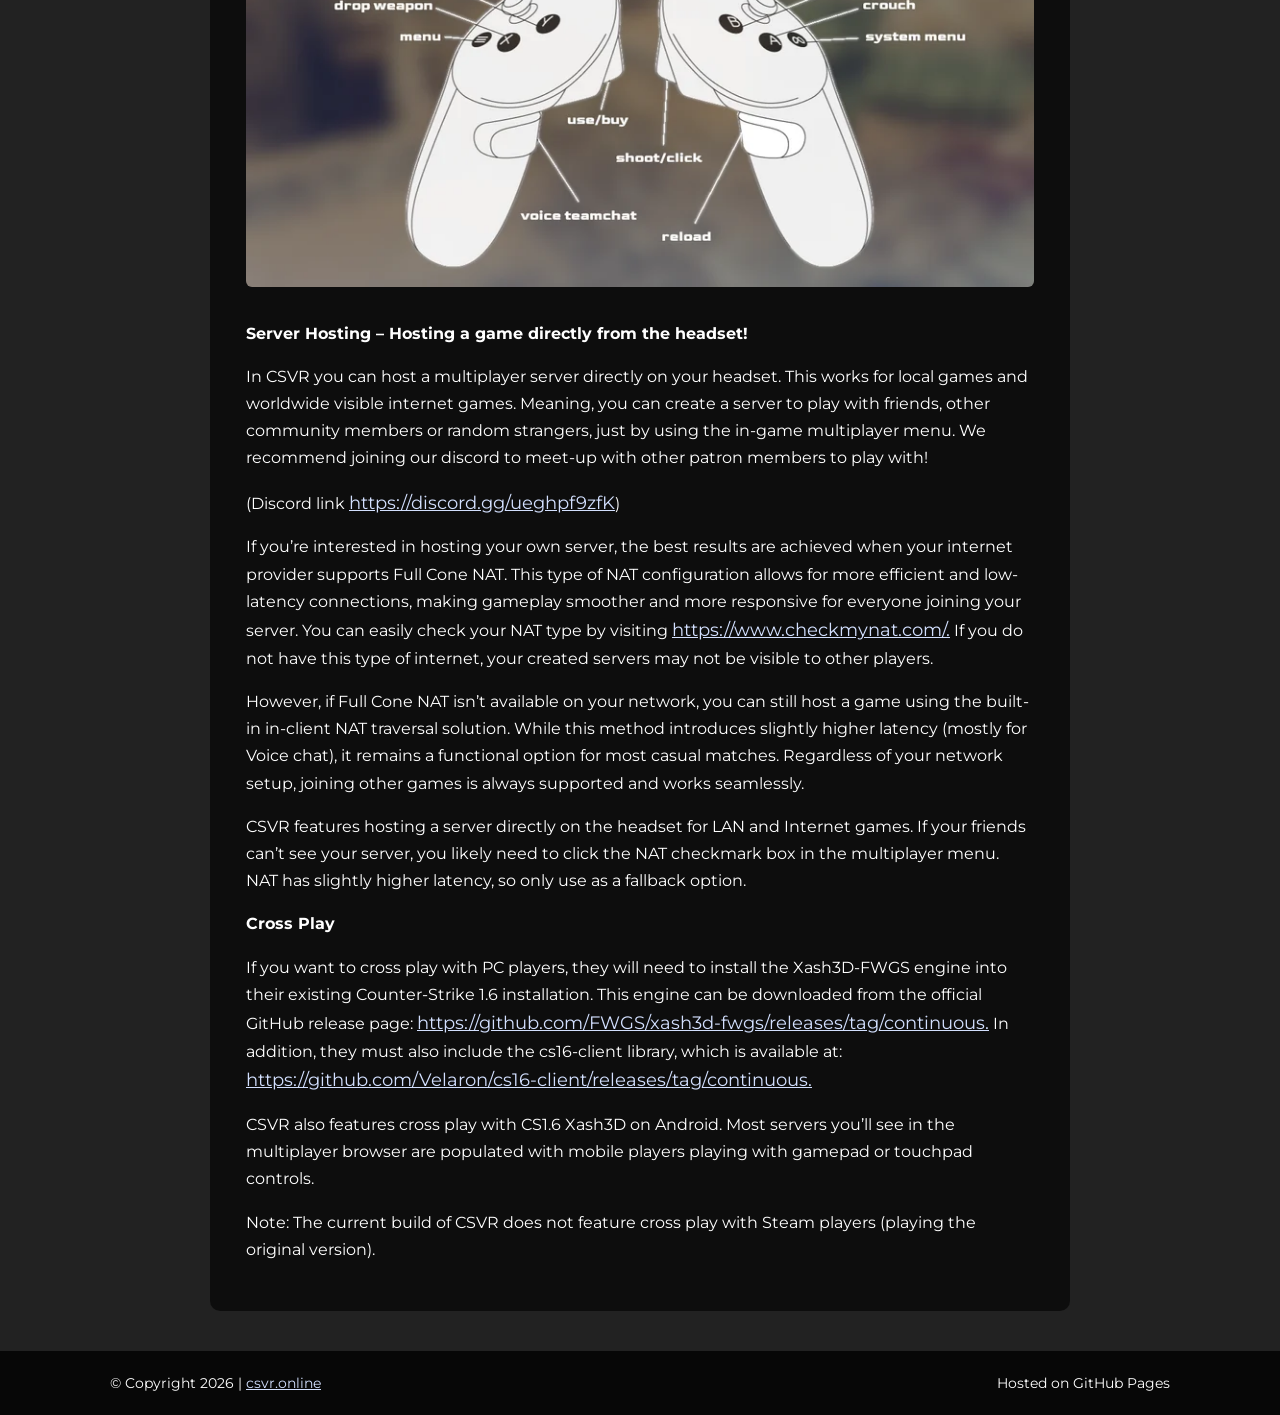
==== commit e6798175: "Header: add banner linking to more VR ports on portroyale.online" ====
--- a/install-csvr/index.html
+++ b/install-csvr/index.html
@@ -8,12 +8,13 @@
 <link rel="icon" href="../assets/favicon-32.webp" sizes="32x32">
 <link rel="icon" href="../assets/icon-192.webp" sizes="192x192">
 <link rel="apple-touch-icon" href="../assets/apple-touch-icon.webp">
-<link rel="stylesheet" href="../assets/style.css">
+<link rel="stylesheet" href="../assets/style.css?v=2">
 <script src="../assets/main.js" defer></script>
 </head>
 <body id="top">
 <a class="skip-link" href="#main-content">Skip to content</a>
 <header class="header">
+  <a class="promo" href="https://portroyale.online" target="_blank" rel="noopener">&#127918; More standalone VR ports for Meta Quest &amp; Pico: <strong>portroyale.online</strong> &rarr;</a>
   <div class="header__inner">
     <a class="header__logo" href="../"><img src="../assets/logo.webp" alt="csvr.online" width="160" height="40"></a>
     <nav id="header-menu" class="header__menu"><ul><li><a href=".././">Home</a></li><li><a href="../install-csvr/" aria-current="page">Install CSVR</a></li><li><a href="../#download">Download</a></li></ul></nav>
--- a/assets/style.css
+++ b/assets/style.css
@@ -28,6 +28,14 @@
   background: rgba(0, 0, 0, .75);
   backdrop-filter: blur(6px);
 }
+.promo {
+  display: block; text-align: center; padding: .35rem 1rem;
+  font-size: .85rem; line-height: 1.4; color: #fff; text-decoration: none;
+  background: linear-gradient(90deg, #1e3a8a, #6d28d9);
+}
+.promo strong { color: #d3e0ff; }
+.promo:hover { color: #fff; background: linear-gradient(90deg, #2546a8, #7c3aed); }
+.promo:hover strong { text-decoration: underline; }
 .header__inner {
   max-width: 1100px; margin: 0 auto; padding: .75rem 1.25rem;
   display: flex; align-items: center; justify-content: space-between;
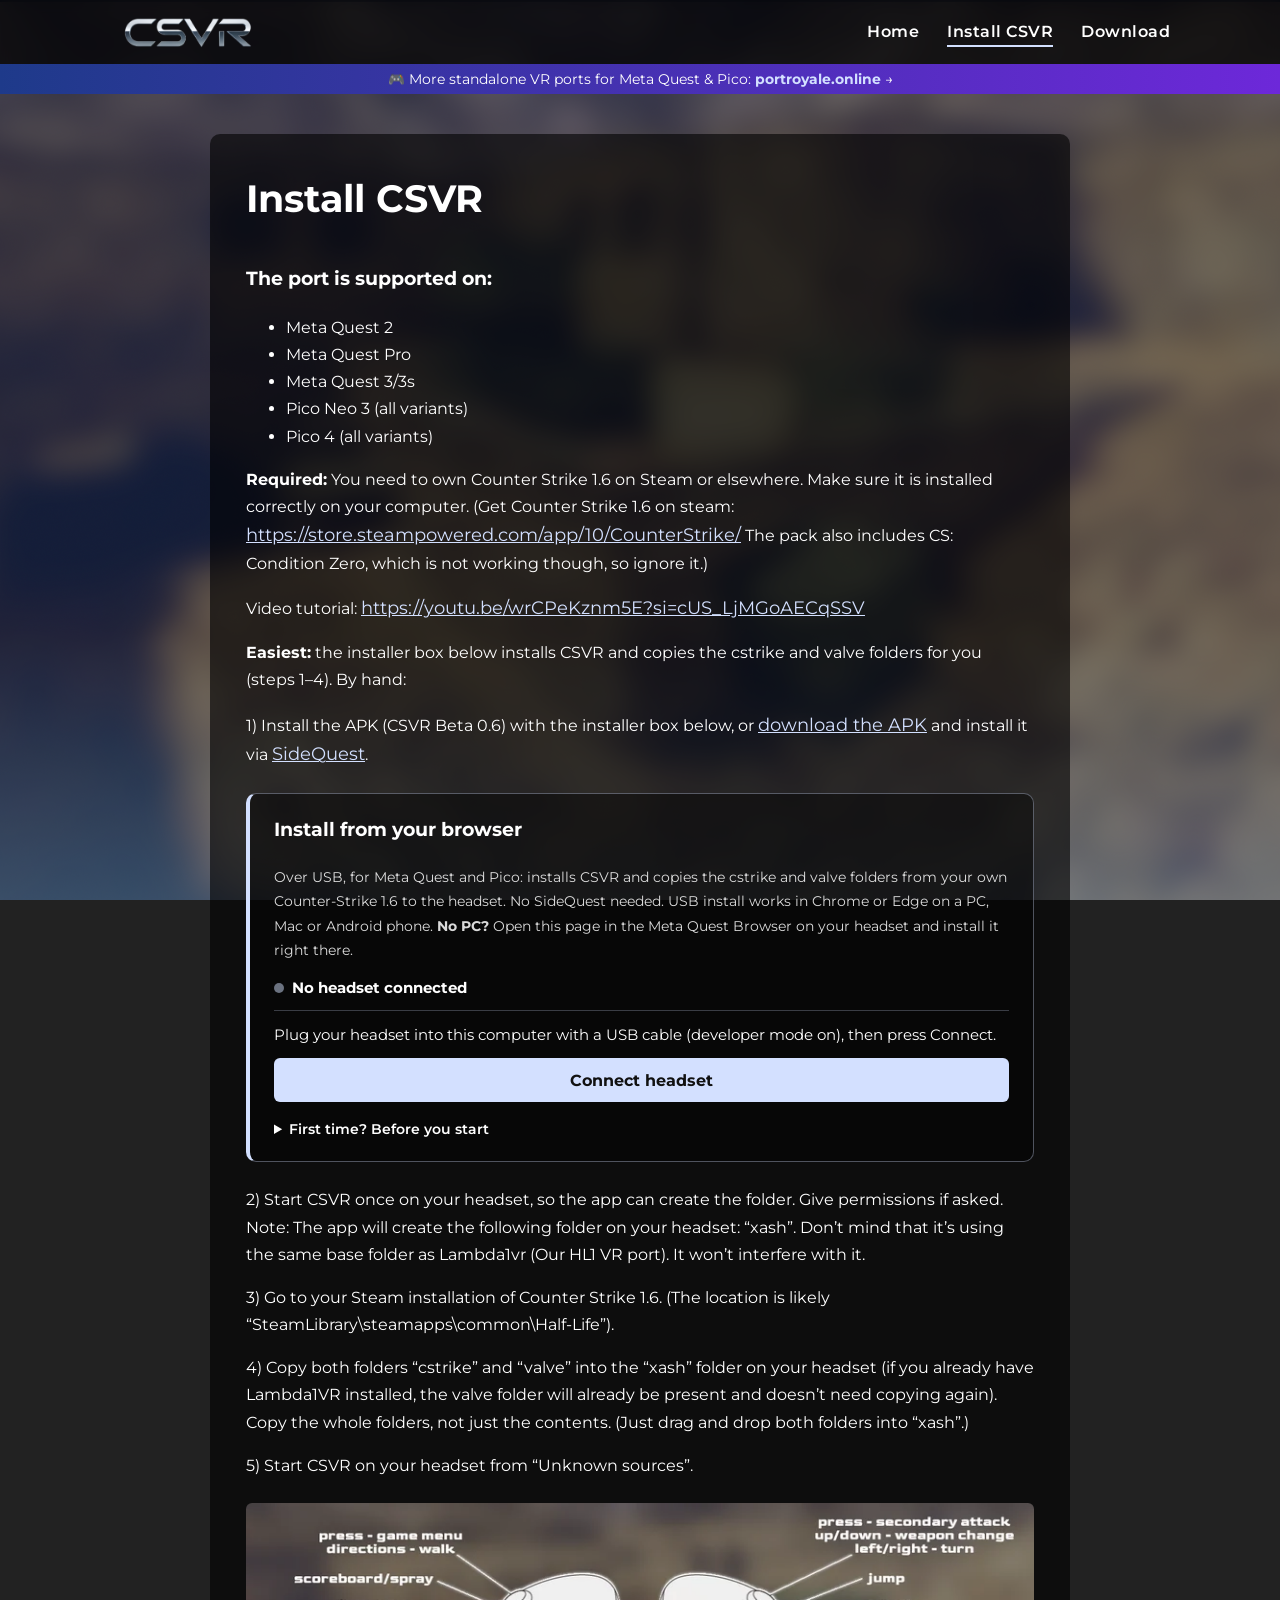
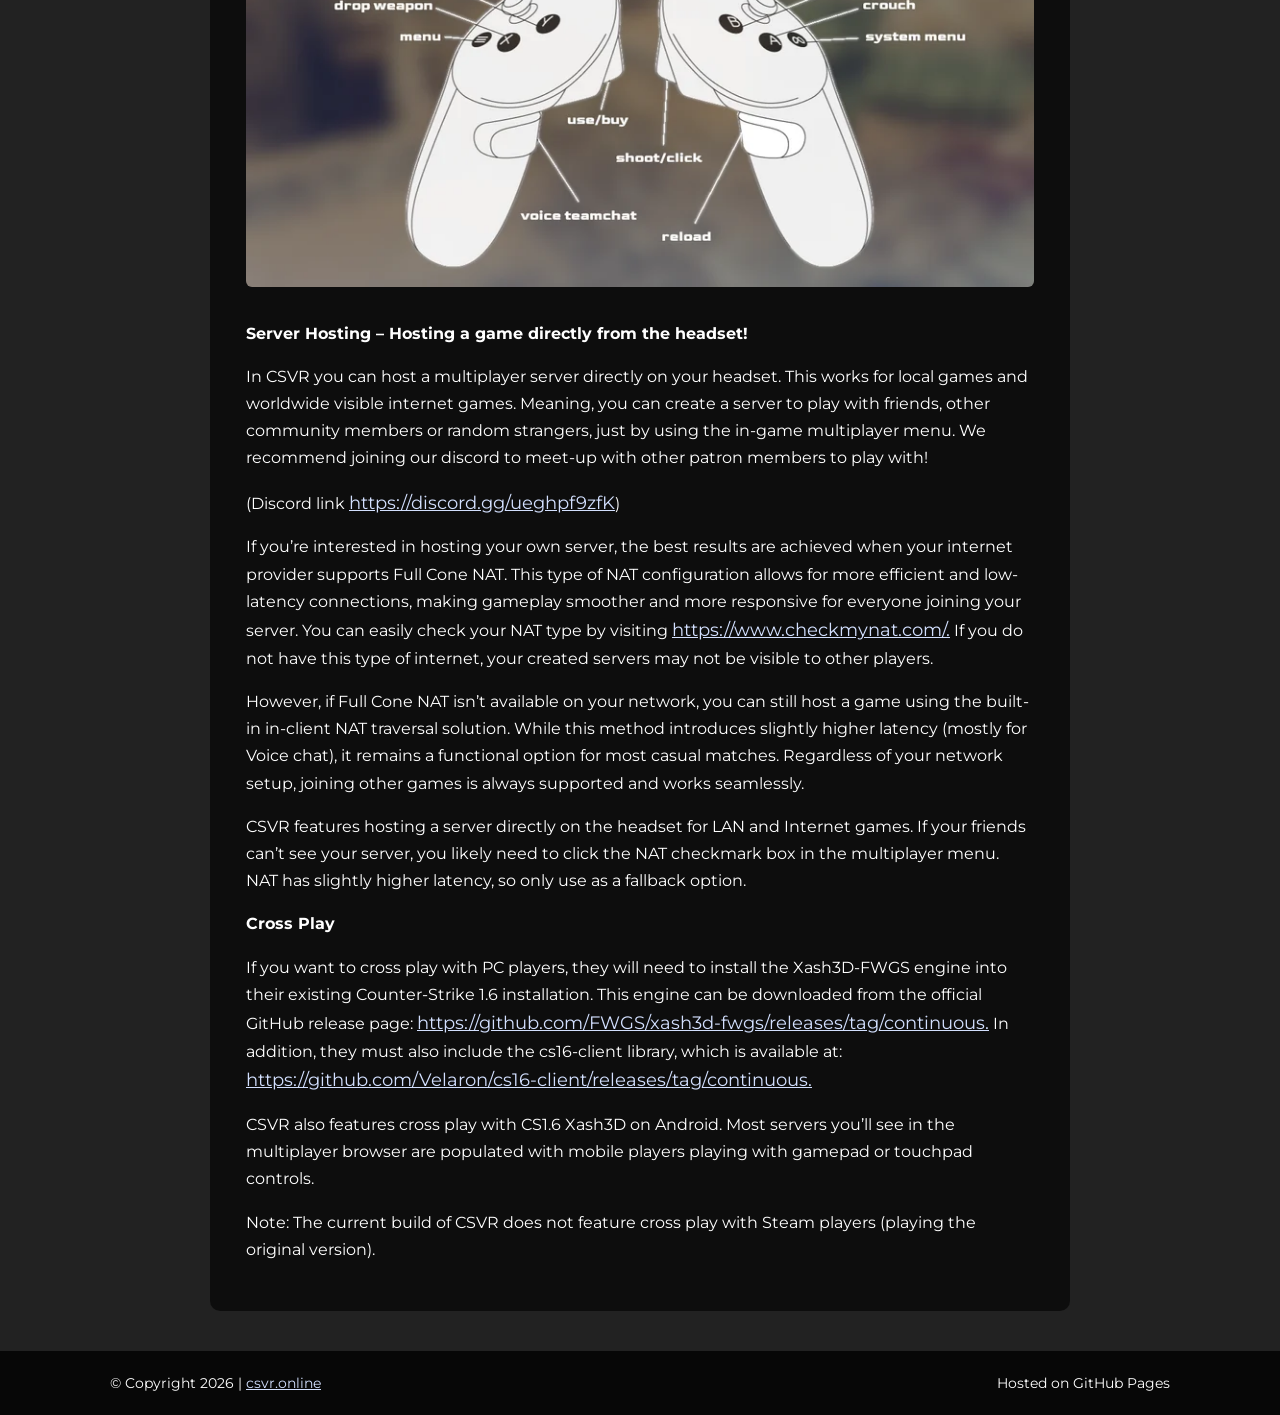
==== commit 44599884: "Header: move portroyale.online banner below the logo bar" ====
--- a/install-csvr/index.html
+++ b/install-csvr/index.html
@@ -8,18 +8,18 @@
 <link rel="icon" href="../assets/favicon-32.webp" sizes="32x32">
 <link rel="icon" href="../assets/icon-192.webp" sizes="192x192">
 <link rel="apple-touch-icon" href="../assets/apple-touch-icon.webp">
-<link rel="stylesheet" href="../assets/style.css?v=2">
+<link rel="stylesheet" href="../assets/style.css?v=3">
 <script src="../assets/main.js" defer></script>
 </head>
 <body id="top">
 <a class="skip-link" href="#main-content">Skip to content</a>
 <header class="header">
-  <a class="promo" href="https://portroyale.online" target="_blank" rel="noopener">&#127918; More standalone VR ports for Meta Quest &amp; Pico: <strong>portroyale.online</strong> &rarr;</a>
   <div class="header__inner">
     <a class="header__logo" href="../"><img src="../assets/logo.webp" alt="csvr.online" width="160" height="40"></a>
     <nav id="header-menu" class="header__menu"><ul><li><a href=".././">Home</a></li><li><a href="../install-csvr/" aria-current="page">Install CSVR</a></li><li><a href="../#download">Download</a></li></ul></nav>
     <button class="header__hamburger" aria-label="Menu" aria-controls="header-menu" aria-expanded="false"><span></span><span></span><span></span></button>
   </div>
+  <a class="promo" href="https://portroyale.online" target="_blank" rel="noopener">&#127918; More standalone VR ports for Meta Quest &amp; Pico: <strong>portroyale.online</strong> &rarr;</a>
 </header>
 <main id="main-content">
   <article class="article">
